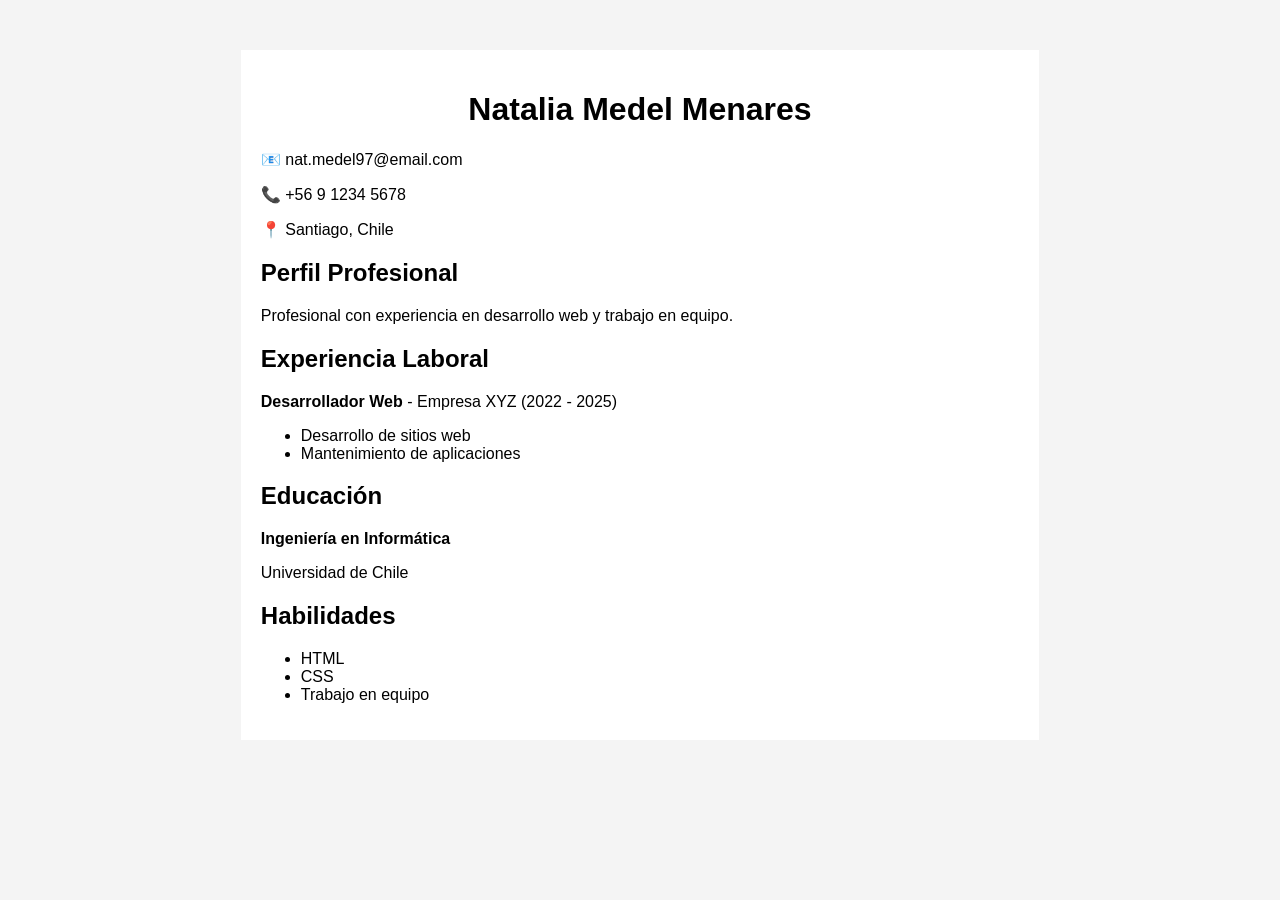
==== index.html @ 95665fbc "Add files via upload Añadiendo enlace HTML" ====
<!DOCTYPE html>
<html lang="es">
<head>
    <meta charset="UTF-8">
    <title>Currículum Vitae</title>

    <style>
        body {
            font-family: Arial, sans-serif;
            background-color: #f4f4f4;
        }

        .cv {
            width: 60%;
            margin: 50px auto; /* centra horizontalmente */
            background: white;
            padding: 20px;
        }

        h1 {
            text-align: center;
        }
    </style>
</head>

<body>

<div class="cv">

    <h1>Natalia Medel Menares</h1>

    <p>📧 nat.medel97@email.com</p>
    <p>📞 +56 9 1234 5678</p>
    <p>📍 Santiago, Chile</p>

    <h2>Perfil Profesional</h2>
    <p>Profesional con experiencia en desarrollo web y trabajo en equipo.</p>

    <h2>Experiencia Laboral</h2>
    <p><strong>Desarrollador Web</strong> - Empresa XYZ (2022 - 2025)</p>
    <ul>
        <li>Desarrollo de sitios web</li>
        <li>Mantenimiento de aplicaciones</li>
    </ul>

    <h2>Educación</h2>
    <p><strong>Ingeniería en Informática</strong></p>
    <p>Universidad de Chile</p>

    <h2>Habilidades</h2>
    <ul>
        <li>HTML</li>
        <li>CSS</li>
        <li>Trabajo en equipo</li>
    </ul>

</div>

</body>
</html>
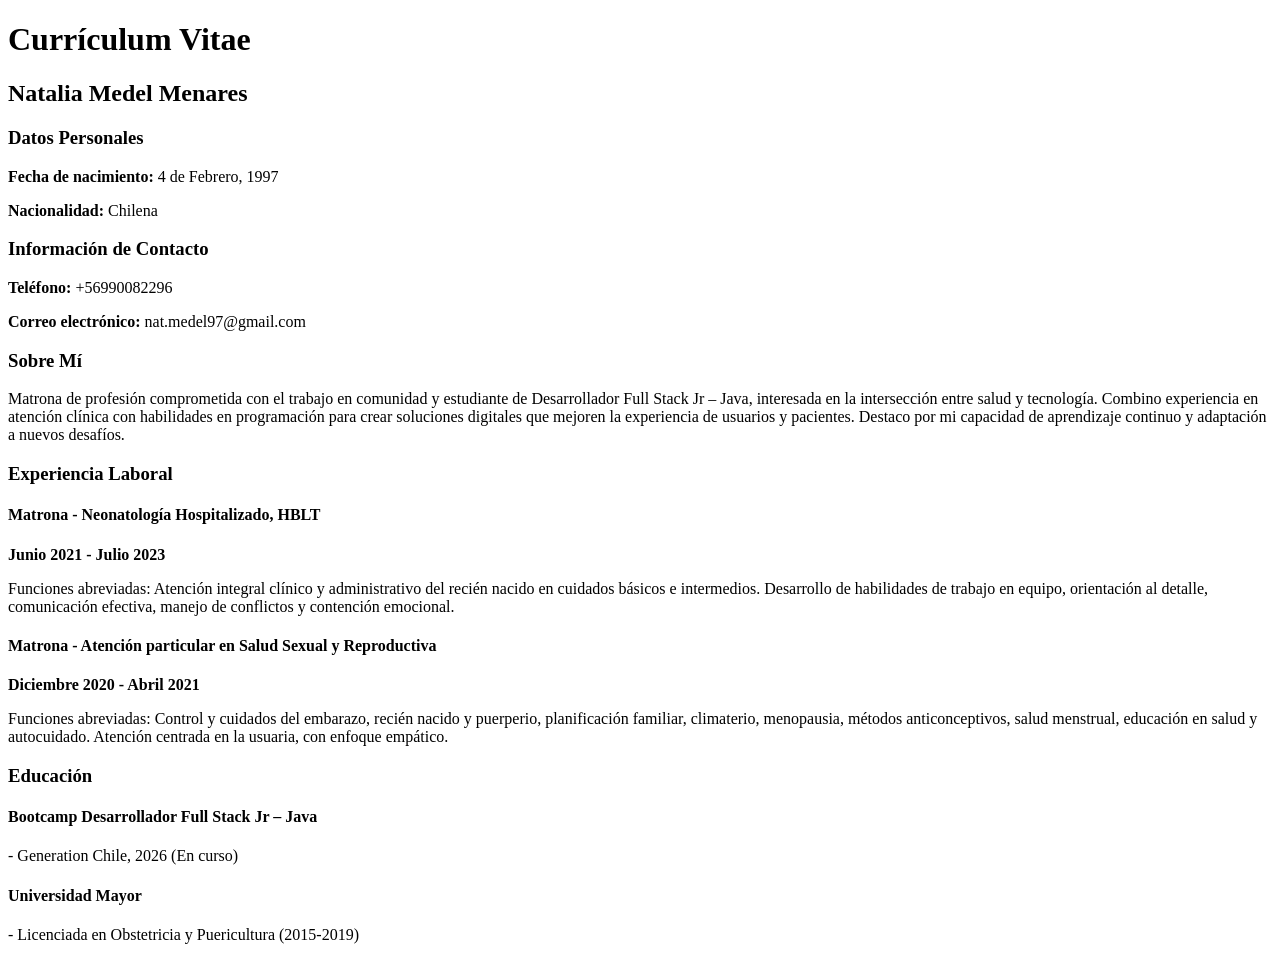
==== commit ac54d243: "Add files via upload CV actualizado (primera parte)" ====
--- a/index.html
+++ b/index.html
@@ -2,59 +2,54 @@
 <html lang="es">
 <head>
     <meta charset="UTF-8">
-    <title>Currículum Vitae</title>
-
-    <style>
-        body {
-            font-family: Arial, sans-serif;
-            background-color: #f4f4f4;
-        }
-
-        .cv {
-            width: 60%;
-            margin: 50px auto; /* centra horizontalmente */
-            background: white;
-            padding: 20px;
-        }
-
-        h1 {
-            text-align: center;
-        }
-    </style>
+    <title>Currículum Vitae - Natalia Medel Menares</title>
 </head>
-
 <body>
 
-<div class="cv">
+    <h1>Currículum Vitae</h1>
+    <h2>Natalia Medel Menares</h2>
 
-    <h1>Natalia Medel Menares</h1>
+    <h3>Datos Personales</h3>
+    <p><strong>Fecha de nacimiento:</strong> 4 de Febrero, 1997</p>
+    <p><strong>Nacionalidad:</strong> Chilena</p>
 
-    <p>📧 nat.medel97@email.com</p>
-    <p>📞 +56 9 1234 5678</p>
-    <p>📍 Santiago, Chile</p>
+    <h3>Información de Contacto</h3>
+    <p><strong>Teléfono:</strong> +56990082296</p>
+    <p><strong>Correo electrónico:</strong> nat.medel97@gmail.com</p>
 
-    <h2>Perfil Profesional</h2>
-    <p>Profesional con experiencia en desarrollo web y trabajo en equipo.</p>
+    <h3>Sobre Mí</h3>
+    <p>
+        Matrona de profesión comprometida con el trabajo en comunidad y estudiante de Desarrollador Full Stack Jr – Java,
+        interesada en la intersección entre salud y tecnología. Combino experiencia en atención clínica con habilidades en 
+        programación para crear soluciones digitales que mejoren la experiencia de usuarios y pacientes. Destaco por mi 
+        capacidad de aprendizaje continuo y adaptación a nuevos desafíos.
+    </p>
 
-    <h2>Experiencia Laboral</h2>
-    <p><strong>Desarrollador Web</strong> - Empresa XYZ (2022 - 2025)</p>
-    <ul>
-        <li>Desarrollo de sitios web</li>
-        <li>Mantenimiento de aplicaciones</li>
-    </ul>
+    <h3>Experiencia Laboral</h3>
 
-    <h2>Educación</h2>
-    <p><strong>Ingeniería en Informática</strong></p>
-    <p>Universidad de Chile</p>
+    <h4>Matrona - Neonatología Hospitalizado, HBLT</h4>
+    <p><strong>Junio 2021 - Julio 2023</strong></p>
+    <p>
+        Funciones abreviadas: Atención integral clínico y administrativo del recién nacido en cuidados básicos e intermedios. 
+        Desarrollo de habilidades de trabajo en equipo, orientación al detalle, comunicación efectiva, manejo de conflictos 
+        y contención emocional.
+    </p>
 
-    <h2>Habilidades</h2>
-    <ul>
-        <li>HTML</li>
-        <li>CSS</li>
-        <li>Trabajo en equipo</li>
-    </ul>
+    <h4>Matrona - Atención particular en Salud Sexual y Reproductiva</h4>
+    <p><strong>Diciembre 2020 - Abril 2021</strong></p>
+    <p>
+        Funciones abreviadas: Control y cuidados del embarazo, recién nacido y puerperio, planificación familiar, climaterio, 
+        menopausia, métodos anticonceptivos, salud menstrual, educación en salud y autocuidado. Atención centrada en la usuaria, 
+        con enfoque empático.
+    </p>
 
-</div>
+    <h3>Educación</h3>
+
+    <h4>Bootcamp Desarrollador Full Stack Jr – Java</h4>
+    <p>- Generation Chile, 2026 (En curso)</p>
+
+    <h4>Universidad Mayor</h4>
+    <p>- Licenciada en Obstetricia y Puericultura (2015-2019)</p>
 
 </body>
 </html>
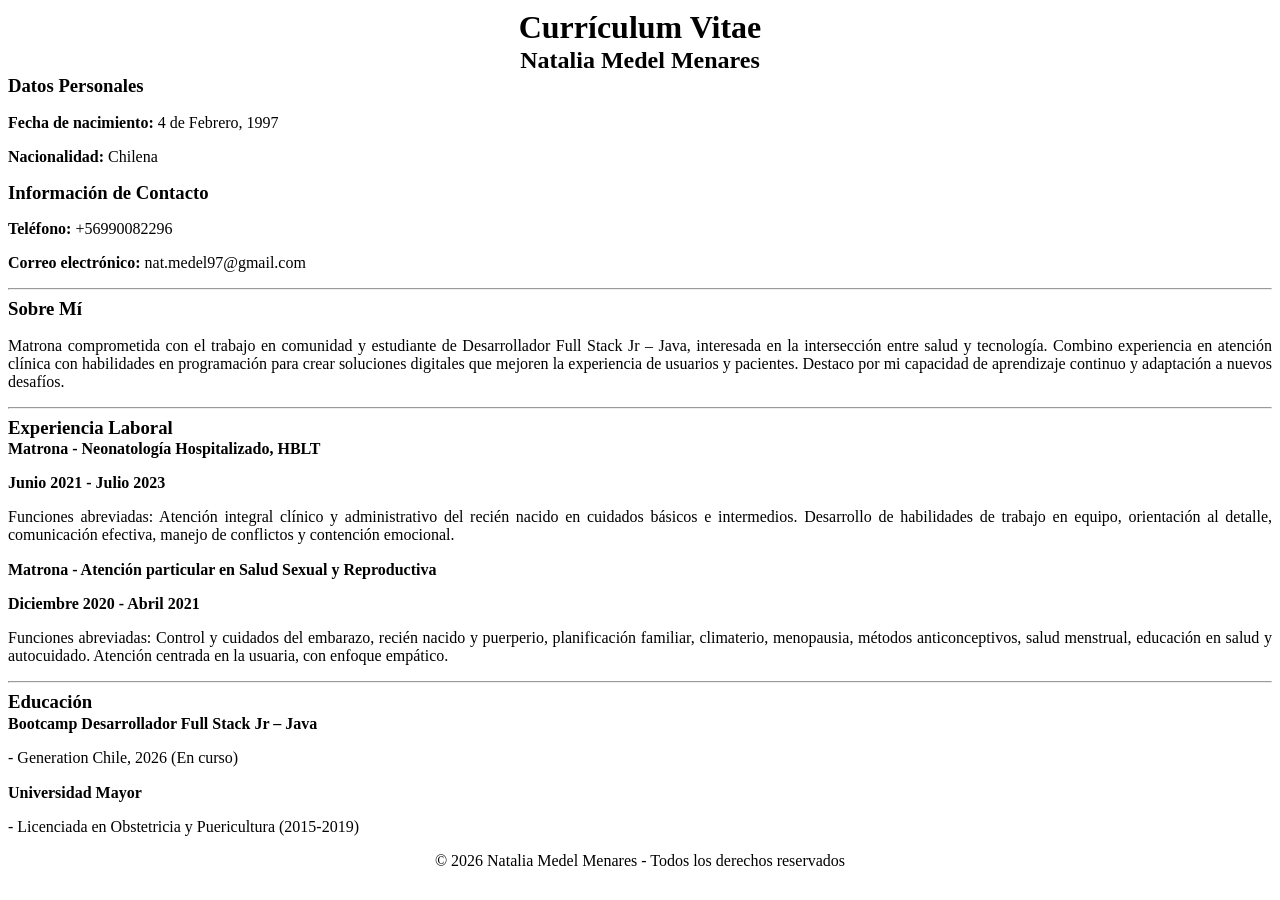
==== commit 771bf8ef: "Add files via upload Actualización CV con HTML + CSS" ====
--- a/index.html
+++ b/index.html
@@ -3,9 +3,26 @@
 <head>
     <meta charset="UTF-8">
     <title>Currículum Vitae - Natalia Medel Menares</title>
+<style>
+    h1, h2 {
+        text-align: center;
+    }
+
+    p {
+        text-align: justify;
+    }
+    h1, h2, h3, h4 {
+        margin: 0;
+        padding: 0;
+        line-height: 1.2;
+    }
+</style>
+</style>
 </head>
+<link rel="stylesheet" href="styles.css">
 <body>
 
+    <div class="cv-container">
     <h1>Currículum Vitae</h1>
     <h2>Natalia Medel Menares</h2>
 
@@ -16,17 +33,16 @@
     <h3>Información de Contacto</h3>
     <p><strong>Teléfono:</strong> +56990082296</p>
     <p><strong>Correo electrónico:</strong> nat.medel97@gmail.com</p>
-
+<hr>
     <h3>Sobre Mí</h3>
     <p>
-        Matrona de profesión comprometida con el trabajo en comunidad y estudiante de Desarrollador Full Stack Jr – Java,
+        Matrona comprometida con el trabajo en comunidad y estudiante de Desarrollador Full Stack Jr – Java,
         interesada en la intersección entre salud y tecnología. Combino experiencia en atención clínica con habilidades en 
         programación para crear soluciones digitales que mejoren la experiencia de usuarios y pacientes. Destaco por mi 
         capacidad de aprendizaje continuo y adaptación a nuevos desafíos.
     </p>
-
+<hr>
     <h3>Experiencia Laboral</h3>
-
     <h4>Matrona - Neonatología Hospitalizado, HBLT</h4>
     <p><strong>Junio 2021 - Julio 2023</strong></p>
     <p>
@@ -42,7 +58,7 @@
         menopausia, métodos anticonceptivos, salud menstrual, educación en salud y autocuidado. Atención centrada en la usuaria, 
         con enfoque empático.
     </p>
-
+<hr>
     <h3>Educación</h3>
 
     <h4>Bootcamp Desarrollador Full Stack Jr – Java</h4>
@@ -51,5 +67,11 @@
     <h4>Universidad Mayor</h4>
     <p>- Licenciada en Obstetricia y Puericultura (2015-2019)</p>
 
+    </div>
+<footer>
+    <p style="text-align: center;">
+        © 2026 Natalia Medel Menares - Todos los derechos reservados
+    </p>
+</footer>
 </body>
 </html>
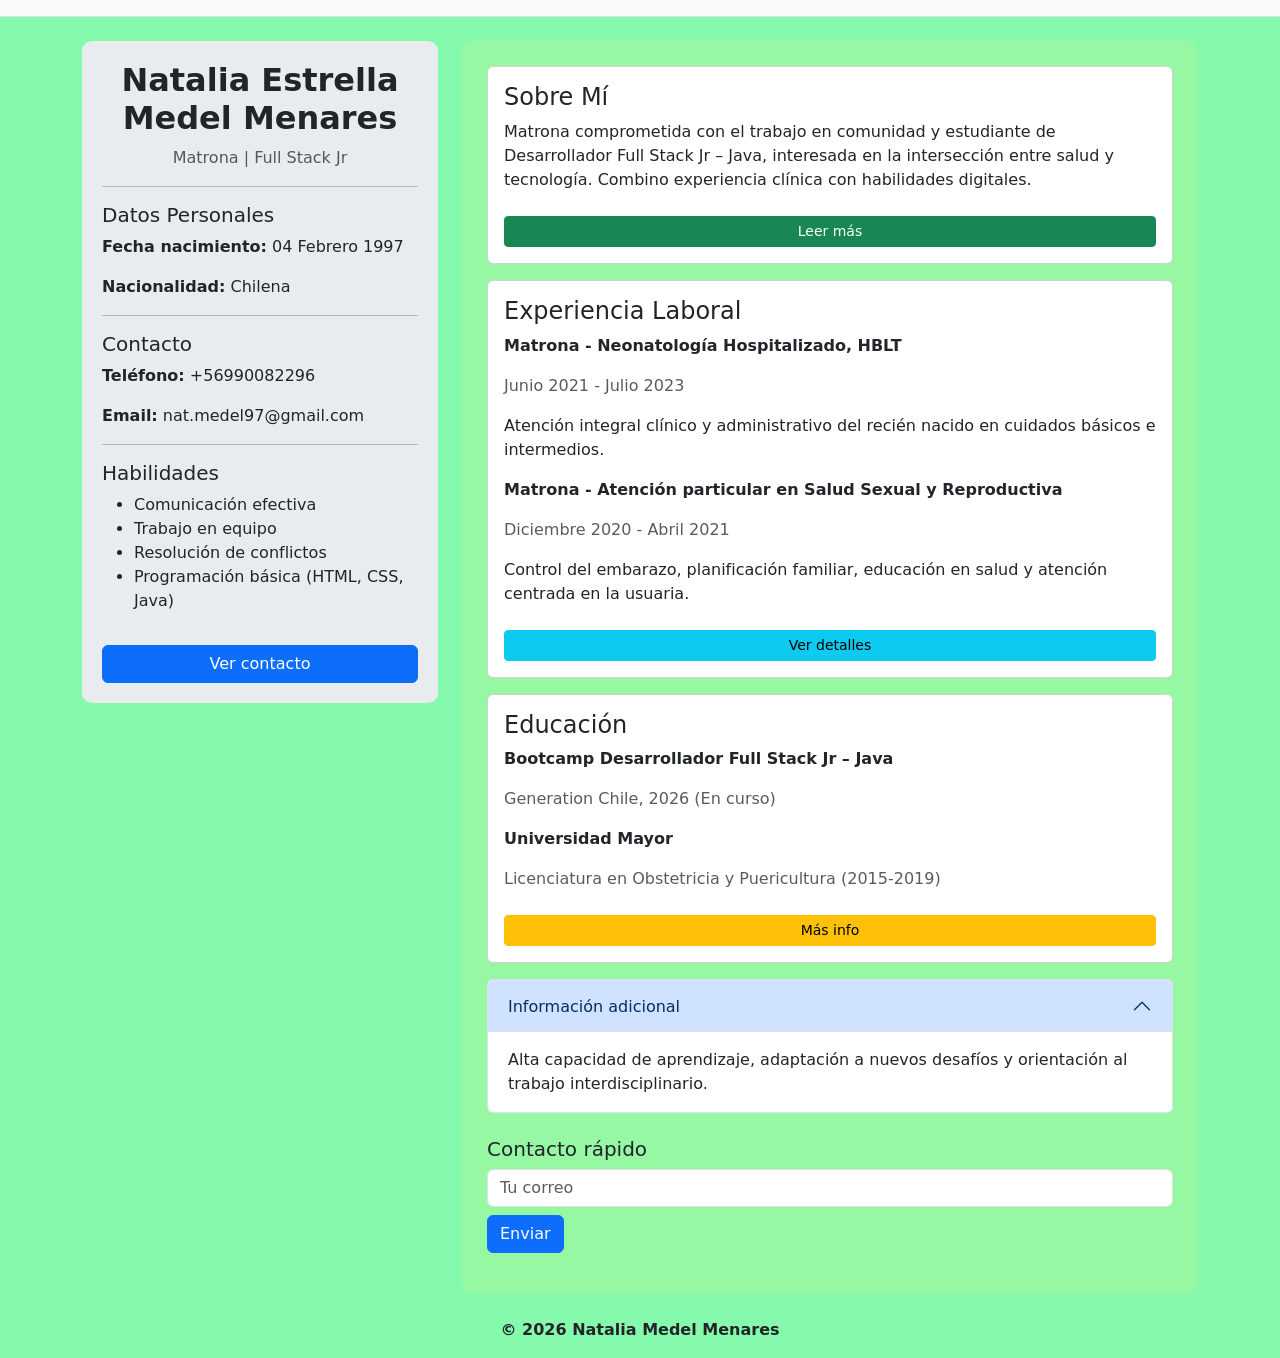
==== commit a7122ff2: "Add files via upload Actualizando archivo index.html" ====
--- a/index.html
+++ b/index.html
@@ -1,77 +1,161 @@
 <!DOCTYPE html>
 <html lang="es">
 <head>
-    <meta charset="UTF-8">
-    <title>Currículum Vitae - Natalia Medel Menares</title>
+<meta charset="UTF-8">
+<title>Currículum Vitae - Natalia Medel Menares</title>
+<link href="https://cdn.jsdelivr.net/npm/bootstrap@5.3.0/dist/css/bootstrap.min.css" rel="stylesheet">
 <style>
-    h1, h2 {
-        text-align: center;
-    }
-
-    p {
-        text-align: justify;
-    }
-    h1, h2, h3, h4 {
-        margin: 0;
-        padding: 0;
-        line-height: 1.2;
-    }
-</style>
+body {
+    background-color: #85faac;
+}
+.cv-container {
+    background: rgb(151, 248, 164);
+    padding: 25px;
+    border-radius: 10px;
+}
+.sidebar {
+    background: #e9ecef;
+    padding: 20px;
+    border-radius: 10px;
+}
 </style>
 </head>
-<link rel="stylesheet" href="styles.css">
 <body>
 
-    <div class="cv-container">
-    <h1>Currículum Vitae</h1>
-    <h2>Natalia Medel Menares</h2>
+<!-- NAVBAR -->
+<nav class="navbar bg-light border-bottom">
+</nav>
 
-    <h3>Datos Personales</h3>
-    <p><strong>Fecha de nacimiento:</strong> 4 de Febrero, 1997</p>
-    <p><strong>Nacionalidad:</strong> Chilena</p>
+<!-- CONTENIDO -->
+<div class="container mt-4">
+<div class="row">
 
-    <h3>Información de Contacto</h3>
-    <p><strong>Teléfono:</strong> +56990082296</p>
-    <p><strong>Correo electrónico:</strong> nat.medel97@gmail.com</p>
+<!-- COLUMNA IZQUIERDA -->
+<div class="col-md-4">
+<div class="sidebar">
+
+<h2 class="fw-bold text-center">Natalia Estrella Medel Menares</h2>
+<p class="text-center text-muted">Matrona | Full Stack Jr</p>
+
 <hr>
-    <h3>Sobre Mí</h3>
-    <p>
-        Matrona comprometida con el trabajo en comunidad y estudiante de Desarrollador Full Stack Jr – Java,
-        interesada en la intersección entre salud y tecnología. Combino experiencia en atención clínica con habilidades en 
-        programación para crear soluciones digitales que mejoren la experiencia de usuarios y pacientes. Destaco por mi 
-        capacidad de aprendizaje continuo y adaptación a nuevos desafíos.
-    </p>
+
+<h5>Datos Personales</h5>
+<p><strong>Fecha nacimiento:</strong> 04 Febrero 1997</p>
+<p><strong>Nacionalidad:</strong> Chilena</p>
+
 <hr>
-    <h3>Experiencia Laboral</h3>
-    <h4>Matrona - Neonatología Hospitalizado, HBLT</h4>
-    <p><strong>Junio 2021 - Julio 2023</strong></p>
-    <p>
-        Funciones abreviadas: Atención integral clínico y administrativo del recién nacido en cuidados básicos e intermedios. 
-        Desarrollo de habilidades de trabajo en equipo, orientación al detalle, comunicación efectiva, manejo de conflictos 
-        y contención emocional.
-    </p>
 
-    <h4>Matrona - Atención particular en Salud Sexual y Reproductiva</h4>
-    <p><strong>Diciembre 2020 - Abril 2021</strong></p>
-    <p>
-        Funciones abreviadas: Control y cuidados del embarazo, recién nacido y puerperio, planificación familiar, climaterio, 
-        menopausia, métodos anticonceptivos, salud menstrual, educación en salud y autocuidado. Atención centrada en la usuaria, 
-        con enfoque empático.
-    </p>
+<h5>Contacto</h5>
+<p><strong>Teléfono:</strong> +56990082296</p>
+<p><strong>Email:</strong> nat.medel97@gmail.com</p>
+
 <hr>
-    <h3>Educación</h3>
 
-    <h4>Bootcamp Desarrollador Full Stack Jr – Java</h4>
-    <p>- Generation Chile, 2026 (En curso)</p>
+<h5>Habilidades</h5>
+<ul>
+    <li>Comunicación efectiva</li>
+    <li>Trabajo en equipo</li>
+    <li>Resolución de conflictos</li>
+    <li>Programación básica (HTML, CSS, Java)</li>
+</ul>
 
-    <h4>Universidad Mayor</h4>
-    <p>- Licenciada en Obstetricia y Puericultura (2015-2019)</p>
+<!-- BUTTON -->
+<button class="btn btn-primary w-100 mt-3" data-bs-toggle="modal" data-bs-target="#modalContacto">Ver contacto</button>
 
-    </div>
-<footer>
-    <p style="text-align: center;">
-        © 2026 Natalia Medel Menares - Todos los derechos reservados
-    </p>
+</div>
+</div>
+
+<!-- COLUMNA DERECHA -->
+<div class="col-md-8">
+<div class="cv-container">
+
+<!-- SOBRE MI -->
+<div class="card p-3 mb-3">
+<h4>Sobre Mí</h4>
+<p>
+Matrona comprometida con el trabajo en comunidad y estudiante de Desarrollador Full Stack Jr – Java,
+interesada en la intersección entre salud y tecnología. Combino experiencia clínica con habilidades digitales.
+</p>
+<button class="btn btn-success btn-sm mt-2">Leer más</button>
+</div>
+
+<!-- EXPERIENCIA -->
+<div class="card p-3 mb-3">
+<h4>Experiencia Laboral</h4>
+
+<p><strong>Matrona - Neonatología Hospitalizado, HBLT</strong></p>
+<p class="text-muted">Junio 2021 - Julio 2023</p>
+<p>Atención integral clínico y administrativo del recién nacido en cuidados básicos e intermedios.</p>
+
+<p><strong>Matrona - Atención particular en Salud Sexual y Reproductiva</strong></p>
+<p class="text-muted">Diciembre 2020 - Abril 2021</p>
+<p>Control del embarazo, planificación familiar, educación en salud y atención centrada en la usuaria.</p>
+
+<button class="btn btn-info btn-sm mt-2">Ver detalles</button>
+</div>
+
+<!-- EDUCACIÓN -->
+<div class="card p-3 mb-3">
+<h4>Educación</h4>
+
+<p><strong>Bootcamp Desarrollador Full Stack Jr – Java</strong></p>
+<p class="text-muted">Generation Chile, 2026 (En curso)</p>
+
+<p><strong>Universidad Mayor</strong></p>
+<p class="text-muted">Licenciatura en Obstetricia y Puericultura (2015-2019)</p>
+
+<button class="btn btn-warning btn-sm mt-2">Más info</button>
+</div>
+
+<!-- ACCORDION -->
+<div class="accordion mt-3">
+<div class="accordion-item">
+<h2 class="accordion-header">
+<button class="accordion-button" type="button" data-bs-toggle="collapse" data-bs-target="#extraInfo">
+Información adicional
+</button>
+</h2>
+<div id="extraInfo" class="accordion-collapse collapse show">
+<div class="accordion-body">
+Alta capacidad de aprendizaje, adaptación a nuevos desafíos y orientación al trabajo interdisciplinario.
+</div>
+</div>
+</div>
+</div>
+
+<!-- FORM -->
+<div class="mt-4">
+<h5>Contacto rápido</h5>
+<input class="form-control mt-2" placeholder="Tu correo">
+<button class="btn btn-primary mt-2">Enviar</button>
+</div>
+
+<!-- PROGRESS (opcional, pero incluido para cumplir requisito) -->
+<div class="mt-3">
+
+</div>
+</div>
+
+</div>
+</div>
+
+<!-- MODAL -->
+<div class="modal fade" id="modalContacto">
+<div class="modal-dialog">
+<div class="modal-content p-3">
+<h5>Contacto</h5>
+<p>Email: nat.medel97@gmail.com</p>
+<p>Tel: +56990082296</p>
+<button class="btn btn-secondary mt-2" data-bs-dismiss="modal">Cerrar</button>
+</div>
+</div>
+</div>
+
+<!-- FOOTER -->
+<footer class="text-center mt-4 mb-3">
+<p class="fw-bold">© 2026 Natalia Medel Menares</p>
 </footer>
+
+<script src="https://cdn.jsdelivr.net/npm/bootstrap@5.3.0/dist/js/bootstrap.bundle.min.js"></script>
 </body>
 </html>
